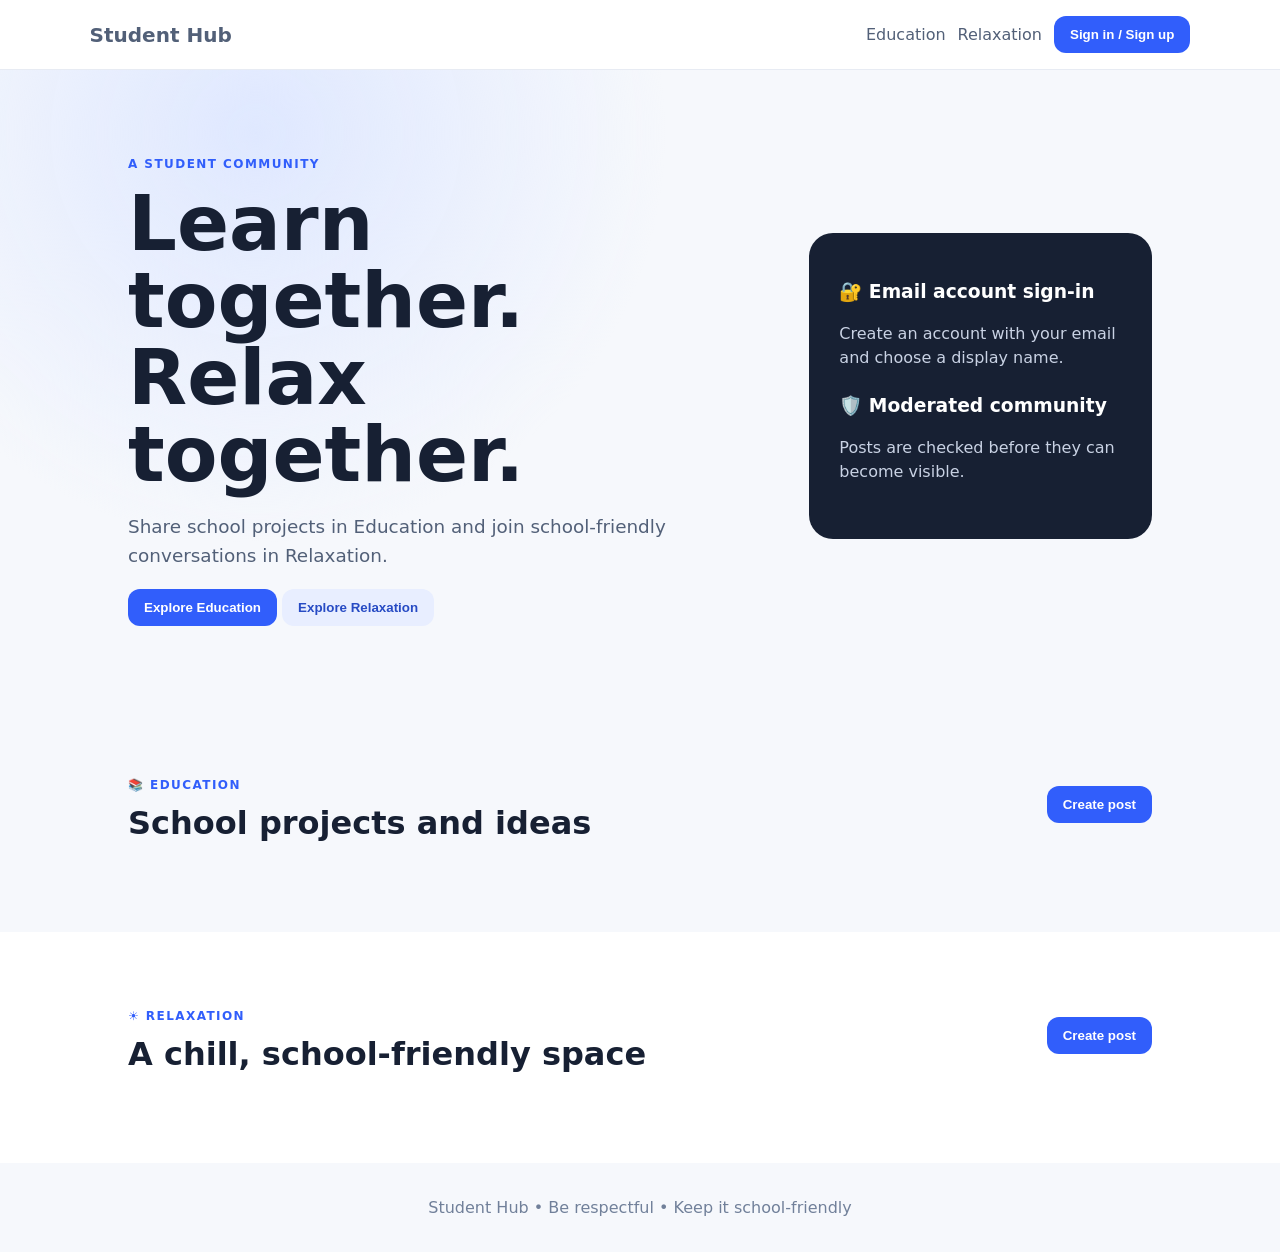
==== index.html @ 9e5d4005 "Add Owner controls panel" ====
<!doctype html>
<html lang="en">
<head>
  <meta charset="UTF-8">
  <meta name="viewport" content="width=device-width,initial-scale=1">
  <title>Student Hub</title>
  <link rel="stylesheet" href="style.css">
</head>
<body>
  <header class="topbar">
    <a class="brand" href="#">Student Hub</a>
    <nav>
      <a href="#education">Education</a>
      <a href="#relaxation">Relaxation</a>
      <span id="signedInAs" class="hidden"></span>
      <button id="notificationBtn" class="secondary hidden" type="button">Notifications <span id="notificationCount" class="notification-count hidden">0</span></button>
      <button id="profileBtn" class="secondary hidden" type="button">Profile</button>
      <button id="messagesBtn" class="secondary hidden" type="button">Messages</button>
      <button id="leaderboardBtn" class="secondary hidden" type="button">Points</button>
      <button id="adminBtn" class="secondary hidden">Admin Dashboard</button>
      <button id="loginBtn" class="primary">Sign in / Sign up</button>
      <button id="logoutBtn" class="ghost hidden">Log out</button>
    </nav>
  </header>

  <section id="notificationsPanel" class="notifications-panel hidden" aria-label="Notifications">
    <div class="notifications-heading">
      <div><p class="eyebrow">YOUR ACCOUNT</p><h2>Notifications</h2></div>
      <div class="notifications-actions">
        <button id="refreshNotifications" class="secondary" type="button">Refresh</button>
        <button id="markAllRead" class="secondary" type="button">Mark all read</button>
        <button id="closeNotifications" class="ghost" type="button">Close</button>
      </div>
    </div>
    <div id="notificationsList" class="notifications-list">Sign in to view notifications.</div>
  </section>

  <main>
    <section class="hero">
      <div>
        <p class="eyebrow">A STUDENT COMMUNITY</p>
        <h1>Learn together.<br>Relax together.</h1>
        <p class="lead">Share school projects in Education and join school-friendly conversations in Relaxation.</p>
        <button class="primary jump" data-target="education">Explore Education</button>
        <button class="secondary jump" data-target="relaxation">Explore Relaxation</button>
      </div>
      <div class="hero-card">
        <h3>🔐 Email account sign-in</h3>
        <p>Create an account with your email and choose a display name.</p>
        <h3>🛡️ Moderated community</h3>
        <p>Posts are checked before they can become visible.</p>
      </div>
    </section>

    <section class="section" id="education">
      <div class="section-heading">
        <div><p class="eyebrow">📚 EDUCATION</p><h2>School projects and ideas</h2></div>
        <button class="primary new-post" data-section="education">Create post</button>
      </div>
      <div class="feed" id="educationFeed"></div>
    </section>

    <section class="section alt" id="relaxation">
      <div class="section-heading">
        <div><p class="eyebrow">☀️ RELAXATION</p><h2>A chill, school-friendly space</h2></div>
        <button class="primary new-post" data-section="relaxation">Create post</button>
      </div>
      <div class="feed" id="relaxationFeed"></div>
    </section>


    <section id="profilePanel" class="feature-panel hidden">
      <div class="feature-heading"><div><p class="eyebrow">YOUR COMMUNITY PROFILE</p><h2 id="profileName">Student profile</h2></div><button class="ghost" onclick="document.getElementById('profilePanel').classList.add('hidden')">Close</button></div>
      <div class="profile-layout"><div id="profileAvatar" class="profile-avatar"><span>S</span></div><div><p id="profileBio" class="lead">No bio yet.</p><button id="profileMessageButton" class="primary hidden" type="button">Request a private chat</button></div></div>
      <form id="profileEditForm" class="profile-edit-form hidden"><h3>Edit your profile</h3><label>Display name<input id="profileEditName" maxlength="60" required></label><label>Short bio<textarea id="profileEditBio" maxlength="240" placeholder="A little about your school interests"></textarea></label><label>Profile picture URL (HTTPS)<input id="profileEditAvatar" type="url" placeholder="https://..."></label><p class="notice">Only use an image you have permission to share. Avoid adding your school, address, phone number, or other private details.</p><button class="primary" type="submit">Save profile</button></form>
      <h3>Published post history</h3><div id="profilePosts" class="profile-posts"></div>
    </section>

    <section id="messagesPanel" class="feature-panel hidden">
      <div class="feature-heading"><div><p class="eyebrow">PRIVATE MESSAGES</p><h2>Messages</h2></div><button class="ghost" onclick="document.getElementById('messagesPanel').classList.add('hidden')">Close</button></div>
      <p class="notice">Chats are text-only and require the other student to accept your request. You can report a message or block a student. Do not share private information.</p>
      <div class="message-search"><label>Find a student<input id="studentSearch" maxlength="60" placeholder="Search display names"></label><button id="searchStudentsBtn" class="secondary" type="button">Search</button></div>
      <div id="studentSearchResults" class="admin-list muted">Search for a student to request a direct chat or select people for a group.</div>
      <div class="group-create"><label>New group name<input id="groupNameInput" maxlength="40" placeholder="e.g. STEM Project Team"></label><button id="createGroupBtn" class="secondary" type="button">Create group with selected students</button><p class="meta">Select students using the checkboxes in search results. Each invited student must accept before joining. Groups allow up to 12 members.</p></div>
      <div class="messages-layout"><div class="messages-sidebar"><h3>Requests & invitations</h3><div id="messageRequests" class="admin-list">Loading requests...</div><h3>Conversations</h3><div id="conversationList" class="admin-list">Loading conversations...</div></div><div class="chat-area"><div id="groupChatInfo" class="group-chat-info"></div><div id="chatMessages" class="chat-messages">Choose an accepted conversation to view messages.</div><div class="group-chat-actions"><button id="inviteSelectedGroupBtn" class="small-button hidden" type="button">Invite selected students to this group</button><button id="leaveGroupBtn" class="small-button danger hidden" type="button">Leave group</button></div><button id="blockStudentBtn" class="small-button danger hidden" type="button">Block student</button><form id="chatComposer" class="chat-composer hidden"><textarea id="chatInput" maxlength="2000" required placeholder="Write a respectful message"></textarea><button id="sendMessageBtn" class="primary" type="submit">Send</button></form></div></div>
    </section>

    <section id="leaderboardPanel" class="feature-panel hidden">
      <div class="feature-heading"><div><p class="eyebrow">COMMUNITY CONTRIBUTIONS</p><h2>Points & achievements</h2></div><button class="ghost" onclick="document.getElementById('leaderboardPanel').classList.add('hidden')">Close</button></div>
      <p class="notice">New published posts earn 10 points. Staff-approved comments earn 2 points. Points reward helpful contributions, not popularity.</p>
      <div id="leaderboardList" class="leaderboard-list">Loading leaderboard...</div>
    </section>

    <section id="adminPanel" class="admin-panel hidden">
      <div class="admin-heading">
        <div>
          <p class="eyebrow">STAFF AREA</p>
          <h2>Admin Dashboard</h2>
          <p id="adminRoleLabel" class="muted"></p>
        </div>
        <div class="admin-heading-actions">
          <button id="refreshAdmin" class="secondary">Refresh</button>
          <button id="closeAdmin" class="ghost">Close</button>
        </div>
      </div>

      <div class="admin-grid">
        <section class="admin-card">
          <h3>🛡️ Pending Review</h3>
          <p class="muted">AI-flagged posts wait here for staff review before publication.</p>
          <button id="createReviewTestPost" class="secondary hidden" type="button">Create harmless test post</button>
          <p class="notice">Owner/admin testing only. This creates a clearly labeled sample directly in the review queue.</p>
          <div id="pendingReviewList" class="admin-list">Loading pending posts...</div>
        </section>

        <section class="admin-card" id="membersCard">
          <h3>👥 Member management</h3>
          <p class="muted">Review accounts, assign staff roles, and manage bans.</p>
          <div id="membersList" class="admin-list">Loading members...</div>
        </section>

        <section class="admin-card owner-controls-card hidden" id="ownerControlsCard">
          <h3>👑 Owner controls</h3>
          <p class="muted">Transfer platform ownership. The current Owner becomes an Admin, and the new Owner receives the highest role.</p>
          <form id="ownerTransferForm" class="owner-transfer-form">
            <label for="newOwnerEmail">New Owner account email
              <input id="newOwnerEmail" type="email" maxlength="254" autocomplete="off" required placeholder="student@example.com">
            </label>
            <p class="notice">Only transfer ownership to an account you trust. The account must already exist in Student Hub.</p>
            <button class="small-button danger" type="submit">Transfer ownership</button>
          </form>
          <div class="owner-audit-heading">
            <h3>Administrative audit log</h3>
            <button id="refreshOwnerAudit" class="small-button" type="button">Refresh log</button>
          </div>
          <p class="muted">Recent staff-role changes and ownership transfers.</p>
          <div id="ownerAuditLog" class="admin-list">Apply the owner-controls SQL migration to enable the audit log.</div>
        </section>

        <section class="admin-card">
          <h3>🔒 Reported private messages</h3>
          <p class="muted">Only messages students report are shown to staff here.</p>
          <div id="dmReportsList" class="admin-list">Loading reports...</div>
        </section>
        <section class="admin-card">
          <h3>💬 Comment review</h3>
          <p class="muted">Comments stay private until staff approves them.</p>
          <div id="pendingCommentsList" class="admin-list">Loading comments...</div>
        </section>
        <section class="admin-card">
          <h3>🚩 Report queue</h3>
          <p class="muted">Review posts that students have reported.</p>
          <div id="reportsList" class="admin-list">Loading reports...</div>
        </section>

        <section class="admin-card">
          <h3>🙈 Hidden posts</h3>
          <p class="muted">Restore posts that were hidden by staff.</p>
          <div id="hiddenPostsList" class="admin-list">Loading hidden posts...</div>
        </section>
      </div>
    </section>
  </main>

  <footer>Student Hub • Be respectful • Keep it school-friendly</footer>

  <div class="modal hidden" id="authModal">
    <div class="modal-box">
      <button class="close" id="closeAuth">×</button>
      <p class="eyebrow">STUDENT HUB ACCOUNT</p>
      <h2 id="authHeading">Sign in</h2>
      <form id="authForm">
        <label id="nameLabel" class="hidden">Display name<input id="nameInput" maxlength="60" placeholder="Your display name"></label>
        <label>Email<input id="emailInput" type="email" required placeholder="you@example.com"></label>
        <label>Password<input id="passwordInput" type="password" required minlength="8" placeholder="At least 8 characters"></label>
        <p class="notice" id="authNotice">Use your Student Hub email and password.</p>
        <button class="primary" type="submit" id="authSubmit">Sign in</button>
      </form>
      <p class="notice"><span id="switchPrompt">New here?</span> <button id="switchAuth" type="button">Create an account</button></p>
    </div>
  </div>

  <div class="modal hidden" id="postModal">
    <div class="modal-box">
      <button class="close" id="closeModal">×</button>
      <p class="eyebrow" id="modalSection">NEW POST</p>
      <h2>Create a post</h2>
      <form id="postForm">
        <input type="hidden" id="sectionInput">
        <label>Title<input id="titleInput" maxlength="120" required></label>
        <label>Content<textarea id="contentInput" maxlength="10000" required></textarea></label>
        <label class="image-upload-label" for="postImageInput">Add an image (optional)
          <input id="postImageInput" type="file" accept="image/jpeg,image/png,image/webp">
        </label>
        <p class="notice">JPG, PNG, or WebP. Maximum file size: 5 MB. Images are checked along with your post.</p>
        <div id="postImagePreview" class="post-image-preview hidden" aria-live="polite"></div>
        <p class="notice">Posts are checked by automated moderation. Unflagged posts publish immediately; flagged posts wait for staff review.</p>
        <button class="primary" type="submit" id="submitPost">Submit for review</button>
      </form>
    </div>
  </div>

  <div id="toast" class="toast hidden"></div>
  <script type="module" src="app.js"></script>
</body>
</html>
---- style.css ----
*{box-sizing:border-box}
body{margin:0;font-family:Inter,system-ui,Arial,sans-serif;color:#172033;background:#f6f8fc}
.topbar{position:sticky;top:0;z-index:5;display:flex;justify-content:space-between;align-items:center;padding:16px 7%;background:#fff;border-bottom:1px solid #e7ebf3}
.brand{font-weight:800;font-size:1.25rem;color:#172033;text-decoration:none}
.topbar nav{display:flex;gap:12px;align-items:center;flex-wrap:wrap}
.topbar a{color:#526078;text-decoration:none}
.primary,.secondary,.ghost,.small-button{border:0;border-radius:12px;padding:11px 16px;font-weight:700;cursor:pointer}
.primary{background:#315efb;color:white}
.secondary{background:#e8eeff;color:#274bc4}
.ghost{background:#eee;color:#333}
button:disabled{opacity:.55;cursor:not-allowed}
.hero{min-height:500px;padding:75px 10%;display:grid;grid-template-columns:1.3fr .7fr;gap:45px;align-items:center;background:radial-gradient(circle at 20% 10%,#dfe8ff,transparent 35%),#f6f8fc}
.eyebrow{letter-spacing:.12em;font-size:.75rem;font-weight:800;color:#315efb}
.hero h1{font-size:clamp(2.8rem,6vw,5rem);line-height:1;margin:.2em 0}
.lead{font-size:1.15rem;color:#526078;max-width:650px;line-height:1.6}
.hero-card{background:#172033;color:white;padding:30px;border-radius:24px}
.hero-card p{color:#c9d2e4;line-height:1.5;margin-bottom:25px}
.section{padding:65px 10%}
.alt{background:white}
.section-heading{display:flex;justify-content:space-between;align-items:center;gap:20px;margin-bottom:25px}
.section h2{font-size:2rem;margin:0}
.feed{display:grid;grid-template-columns:repeat(auto-fit,minmax(280px,1fr));gap:18px}
.post,.admin-item{background:white;border:1px solid #e6ebf2;border-radius:18px;padding:22px}
.alt .post{background:#f8faff}
.post p,.admin-item p{line-height:1.55;white-space:pre-wrap;overflow-wrap:anywhere}
.meta,.notice,.muted{font-size:.88rem;color:#71809a}
.pinned-label{display:inline-block;margin-bottom:9px;padding:5px 9px;border-radius:8px;background:#fff2cc;color:#805b00;font-size:.8rem;font-weight:800}
.post-actions,.member-actions{display:flex;gap:8px;flex-wrap:wrap;margin:12px 0}
.small-button{padding:8px 11px;background:#e8eeff;color:#274bc4;font-size:.82rem}
.small-button.danger{background:#ffe8e8;color:#a32121}
.modal{position:fixed;inset:0;background:#0008;display:grid;place-items:center;padding:20px;z-index:10}
.modal-box{width:min(650px,100%);max-height:calc(100vh - 40px);max-height:calc(100dvh - 40px);overflow-y:auto;overscroll-behavior:contain;background:white;border-radius:22px;padding:28px;position:relative}
.close{position:absolute;right:18px;top:14px;border:0;background:transparent;font-size:2rem;cursor:pointer}
label{display:block;font-weight:700;margin:14px 0}
input,textarea{width:100%;padding:12px;border:1px solid #ccd5e3;border-radius:10px;font:inherit;margin-top:7px}
textarea{min-height:160px}
.hidden{display:none!important}
.toast{position:fixed;bottom:24px;left:50%;transform:translateX(-50%);background:#172033;color:white;padding:14px 20px;border-radius:12px;z-index:20;max-width:min(90vw,600px)}
footer{text-align:center;padding:35px;color:#71809a}
#signedInAs{font-size:.82rem;color:#64748b}
#switchAuth{border:0;background:none;color:#315efb;font-weight:700;cursor:pointer}
.admin-panel{padding:55px 7%;background:#edf2ff;border-top:1px solid #dce5fa}
.admin-heading{display:flex;justify-content:space-between;align-items:center;gap:20px;margin-bottom:24px}
.admin-heading h2{font-size:2rem;margin:0}
.admin-heading-actions{display:flex;gap:9px}
.admin-grid{display:grid;grid-template-columns:repeat(auto-fit,minmax(min(100%,420px),1fr));gap:18px;align-items:start}
.admin-card{background:white;border:1px solid #dfe6f3;border-radius:18px;padding:22px;min-width:0}
.admin-card h3{margin-top:0}
.admin-list{display:grid;gap:12px}
.member-row{display:flex;justify-content:space-between;gap:15px;padding:14px 0;border-top:1px solid #e8edf5}
.member-info{display:grid;gap:4px;min-width:0;overflow-wrap:anywhere}
.member-info span{font-size:.85rem;color:#71809a}
.role-tag{font-weight:800;text-transform:capitalize}
.member-actions{justify-content:flex-end;align-content:start}
.admin-item{padding:16px}
.admin-item h3{margin:8px 0}
@media(max-width:760px){
 .topbar{padding:14px 5%;align-items:flex-start}
 .topbar nav{justify-content:flex-end}
 .topbar nav a{display:none}
 .hero{grid-template-columns:1fr;padding:55px 7%}
 .section{padding:50px 7%}
 .section-heading,.admin-heading{align-items:flex-start;flex-direction:column}
 .member-row{flex-direction:column}
 .member-actions{justify-content:flex-start}
}


/* AI moderation review queue */
#pendingReviewList .admin-item { border-left: 4px solid #d69b24; }
#pendingReviewList .post-actions { margin-top: 14px; }


/* In-app post decision notifications */
.notification-count{display:inline-grid;place-items:center;min-width:20px;height:20px;padding:0 5px;margin-left:5px;border-radius:999px;background:#315efb;color:#fff;font-size:.72rem;font-weight:800}
.notifications-panel{position:relative;z-index:4;padding:24px 7%;background:#fff;border-bottom:1px solid #e7ebf3;box-shadow:0 8px 20px #1720330a}
.notifications-heading{display:flex;justify-content:space-between;align-items:center;gap:16px;margin-bottom:16px}
.notifications-heading h2{margin:0}
.notifications-actions{display:flex;gap:8px;flex-wrap:wrap}
.notifications-list{display:grid;gap:10px;max-width:1000px}
.notification-item{padding:15px 17px;border:1px solid #e6ebf2;border-radius:14px;background:#f8faff}
.notification-item.unread{border-left:4px solid #315efb;background:#f1f5ff}
.notification-item.read{opacity:.8}
.notification-item-heading{display:flex;justify-content:space-between;gap:12px;flex-wrap:wrap}
.notification-item p{margin:8px 0;line-height:1.5}
@media(max-width:760px){.notifications-panel{padding:20px 5%}.notifications-heading{align-items:flex-start;flex-direction:column}.notifications-actions{width:100%}.notifications-actions button{flex:1}}

/* Community features pack */
.feature-panel{margin:28px auto;padding:28px;max-width:1180px;background:#fff;border:1px solid #e5eaf2;border-radius:22px;box-shadow:0 12px 35px #1b2b4b0b}.feature-heading{display:flex;justify-content:space-between;align-items:center;gap:18px;margin-bottom:20px}.feature-heading h2{margin:0}.profile-layout{display:flex;gap:20px;align-items:center;margin:18px 0}.profile-avatar{width:104px;height:104px;border-radius:50%;overflow:hidden;background:#e8eeff;display:grid;place-items:center;font-size:2.5rem;font-weight:800;color:#315efb;flex:none}.profile-avatar img{width:100%;height:100%;object-fit:cover}.profile-edit-form{max-width:650px;padding:20px;margin:20px 0;background:#f7f9fd;border-radius:16px}.profile-posts{display:grid;gap:12px}.mini-post{padding:15px;border:1px solid #e6ebf2;border-radius:12px}.mini-post p{white-space:pre-wrap;margin-bottom:0}.profile-link{padding:0;border:0;background:none;color:#315efb;font:inherit;font-weight:700;cursor:pointer}.social-actions{display:flex;gap:8px;flex-wrap:wrap;margin:15px 0}.small-button{border:0;border-radius:9px;padding:8px 11px;background:#e9efff;color:#274bc4;font-weight:700;cursor:pointer}.small-button.liked{background:#ffe8ee;color:#b4234a}.small-button.danger{background:#fee8e7;color:#a32620}.comments-area{padding:14px;background:#f7f9fd;border-radius:13px;margin:12px 0}.comments-list{display:grid;gap:12px}.comment{border-bottom:1px solid #e3e9f2;padding-bottom:10px}.comment p{margin:5px 0}.comment-form textarea{min-height:75px}.message-search{display:flex;align-items:end;gap:12px;max-width:700px}.message-search label{flex:1}.messages-layout{display:grid;grid-template-columns:minmax(220px,.75fr) minmax(0,1.5fr);gap:18px;margin-top:20px}.messages-sidebar,.chat-area{padding:16px;border:1px solid #e5eaf2;border-radius:15px;min-width:0}.messages-sidebar h3{margin:8px 0}.conversation-button{display:block;width:100%;text-align:left;padding:11px;border:0;border-radius:9px;margin:5px 0;background:#f0f4ff;cursor:pointer}.conversation-button.selected{background:#dce6ff}.chat-messages{height:300px;overflow:auto;display:flex;flex-direction:column;gap:10px;padding:8px}.chat-message{max-width:85%;padding:12px;border-radius:13px;background:#f0f3f8}.chat-message.mine{align-self:flex-end;background:#e4ebff}.chat-message.theirs{align-self:flex-start}.chat-message p{white-space:pre-wrap;margin:0 0 6px}.text-button{border:0;background:none;color:#315efb;cursor:pointer;font-size:.8rem}.chat-composer{display:flex;gap:10px;align-items:end;margin-top:12px}.chat-composer textarea{min-height:65px;max-height:130px}.chat-composer button{flex:none}.leaderboard-list{display:grid;gap:10px}.leaderboard-row{display:grid;grid-template-columns:34px minmax(100px,1fr) auto;gap:10px;align-items:center;padding:14px;border:1px solid #e5eaf2;border-radius:12px}.rank{font-weight:800;color:#315efb}.points{font-weight:800}.achievement-tags{grid-column:2/4;display:flex;gap:6px;flex-wrap:wrap}.achievement-tags span{font-size:.75rem;background:#e8f5ed;color:#23643a;border-radius:20px;padding:4px 8px}.member-row{display:flex;align-items:center;justify-content:space-between;gap:12px;padding:10px 0;border-bottom:1px solid #e8edf4}.pinned-label{font-weight:700;color:#315efb;margin-bottom:8px}@media(max-width:760px){.messages-layout{grid-template-columns:1fr}.feature-panel{margin:15px 5%;padding:18px}.message-search{align-items:stretch;flex-direction:column}.chat-composer{align-items:stretch;flex-direction:column}.leaderboard-row{grid-template-columns:28px 1fr auto}}

/* Group chat additions */
.group-create{max-width:720px;margin:18px 0;padding:16px;background:#f7f9fd;border:1px solid #e5eaf2;border-radius:14px}.group-create label{margin-top:0}.group-create input{max-width:520px}.group-select-label{display:flex;align-items:center;gap:8px;margin:0;font-weight:600}.group-select-label input{width:auto;margin:0}.group-chat-info{margin-bottom:12px;padding:12px;background:#f7f9fd;border-radius:12px}.group-chat-info p{margin:6px 0}.group-member-list{display:flex;flex-wrap:wrap;gap:8px;font-size:.9rem}.group-chat-actions{display:flex;gap:8px;flex-wrap:wrap;margin:10px 0}


/* Post image attachments */
.post-image{display:block;width:100%;max-height:440px;object-fit:contain;margin:16px 0 8px;border-radius:14px;background:#eef2f8}
.image-upload-label{display:block}
.image-upload-label input[type=file]{display:block;padding:10px;background:#f7f9fd;cursor:pointer}
.post-image-preview{display:flex;align-items:flex-start;gap:12px;flex-wrap:wrap;margin:12px 0 18px;padding:12px;border:1px dashed #b9c7df;border-radius:14px;background:#f7f9fd}
.post-image-preview img{display:block;max-width:100%;max-height:260px;object-fit:contain;border-radius:10px}
.post-image-preview button{align-self:flex-start}
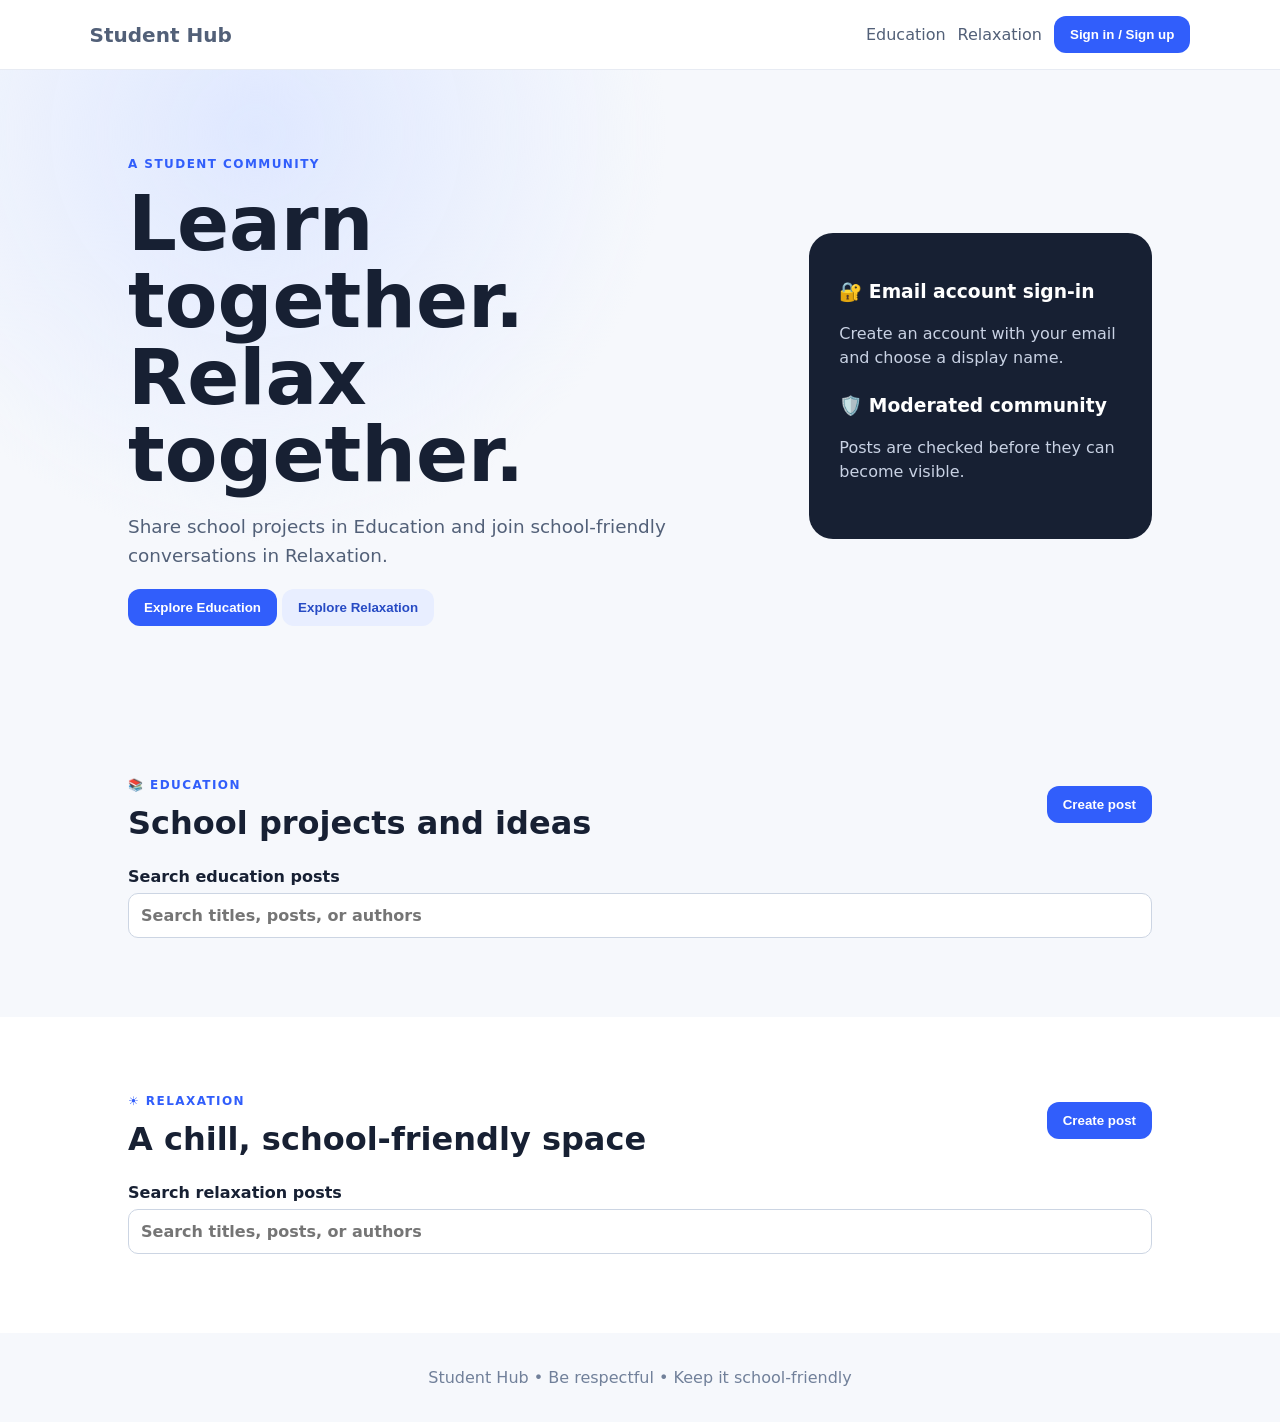
==== commit 05f4fb88: "Add post search controls to both feeds" ====
--- a/index.html
+++ b/index.html
@@ -57,7 +57,7 @@
         <div><p class="eyebrow">📚 EDUCATION</p><h2>School projects and ideas</h2></div>
         <button class="primary new-post" data-section="education">Create post</button>
       </div>
-      <div class="feed" id="educationFeed"></div>
+      <label class="post-search-label">Search education posts<input type="search" data-post-search="educationFeed" placeholder="Search titles, posts, or authors"></label><div class="feed" id="educationFeed"></div>
     </section>
 
     <section class="section alt" id="relaxation">
@@ -65,7 +65,7 @@
         <div><p class="eyebrow">☀️ RELAXATION</p><h2>A chill, school-friendly space</h2></div>
         <button class="primary new-post" data-section="relaxation">Create post</button>
       </div>
-      <div class="feed" id="relaxationFeed"></div>
+      <label class="post-search-label">Search relaxation posts<input type="search" data-post-search="relaxationFeed" placeholder="Search titles, posts, or authors"></label><div class="feed" id="relaxationFeed"></div>
     </section>
 
 
@@ -82,7 +82,7 @@
       <div class="message-search"><label>Find a student<input id="studentSearch" maxlength="60" placeholder="Search display names"></label><button id="searchStudentsBtn" class="secondary" type="button">Search</button></div>
       <div id="studentSearchResults" class="admin-list muted">Search for a student to request a direct chat or select people for a group.</div>
       <div class="group-create"><label>New group name<input id="groupNameInput" maxlength="40" placeholder="e.g. STEM Project Team"></label><button id="createGroupBtn" class="secondary" type="button">Create group with selected students</button><p class="meta">Select students using the checkboxes in search results. Each invited student must accept before joining. Groups allow up to 12 members.</p></div>
-      <div class="messages-layout"><div class="messages-sidebar"><h3>Requests & invitations</h3><div id="messageRequests" class="admin-list">Loading requests...</div><h3>Conversations</h3><div id="conversationList" class="admin-list">Loading conversations...</div></div><div class="chat-area"><div id="groupChatInfo" class="group-chat-info"></div><div id="chatMessages" class="chat-messages">Choose an accepted conversation to view messages.</div><div class="group-chat-actions"><button id="inviteSelectedGroupBtn" class="small-button hidden" type="button">Invite selected students to this group</button><button id="leaveGroupBtn" class="small-button danger hidden" type="button">Leave group</button></div><button id="blockStudentBtn" class="small-button danger hidden" type="button">Block student</button><form id="chatComposer" class="chat-composer hidden"><textarea id="chatInput" maxlength="2000" required placeholder="Write a respectful message"></textarea><button id="sendMessageBtn" class="primary" type="submit">Send</button></form></div></div>
+      <div class="messages-layout"><div class="messages-sidebar"><h3>Requests & invitations</h3><div id="messageRequests" class="admin-list">Loading requests...</div><h3>Conversations</h3><div id="conversationList" class="admin-list">Loading conversations...</div></div><div class="chat-area"><div id="groupChatInfo" class="group-chat-info"></div><div id="chatGames" class="chat-games"></div><div id="chatMessages" class="chat-messages">Choose an accepted conversation to view messages.</div><div class="group-chat-actions"><button id="inviteSelectedGroupBtn" class="small-button hidden" type="button">Invite selected students to this group</button><button id="leaveGroupBtn" class="small-button danger hidden" type="button">Leave group</button></div><button id="blockStudentBtn" class="small-button danger hidden" type="button">Block student</button><form id="chatComposer" class="chat-composer hidden"><textarea id="chatInput" maxlength="2000" required placeholder="Write a respectful message"></textarea><button id="sendMessageBtn" class="primary" type="submit">Send</button></form></div></div>
     </section>
 
     <section id="leaderboardPanel" class="feature-panel hidden">
@@ -117,24 +117,6 @@
           <h3>👥 Member management</h3>
           <p class="muted">Review accounts, assign staff roles, and manage bans.</p>
           <div id="membersList" class="admin-list">Loading members...</div>
-        </section>
-
-        <section class="admin-card owner-controls-card hidden" id="ownerControlsCard">
-          <h3>👑 Owner controls</h3>
-          <p class="muted">Transfer platform ownership. The current Owner becomes an Admin, and the new Owner receives the highest role.</p>
-          <form id="ownerTransferForm" class="owner-transfer-form">
-            <label for="newOwnerEmail">New Owner account email
-              <input id="newOwnerEmail" type="email" maxlength="254" autocomplete="off" required placeholder="student@example.com">
-            </label>
-            <p class="notice">Only transfer ownership to an account you trust. The account must already exist in Student Hub.</p>
-            <button class="small-button danger" type="submit">Transfer ownership</button>
-          </form>
-          <div class="owner-audit-heading">
-            <h3>Administrative audit log</h3>
-            <button id="refreshOwnerAudit" class="small-button" type="button">Refresh log</button>
-          </div>
-          <p class="muted">Recent staff-role changes and ownership transfers.</p>
-          <div id="ownerAuditLog" class="admin-list">Apply the owner-controls SQL migration to enable the audit log.</div>
         </section>
 
         <section class="admin-card">
--- a/style.css
+++ b/style.css
@@ -99,3 +99,13 @@
 .post-image-preview{display:flex;align-items:flex-start;gap:12px;flex-wrap:wrap;margin:12px 0 18px;padding:12px;border:1px dashed #b9c7df;border-radius:14px;background:#f7f9fd}
 .post-image-preview img{display:block;max-width:100%;max-height:260px;object-fit:contain;border-radius:10px}
 .post-image-preview button{align-self:flex-start}
+
+/* Tic-Tac-Toe game panels */
+.ttt-section{margin:14px 0;padding:13px;border:1px solid #e3e9f3;border-radius:13px;background:#f8faff}
+.ttt-section-heading,.ttt-game-top,.ttt-game-bottom{display:flex;align-items:center;justify-content:space-between;gap:10px;flex-wrap:wrap}
+.ttt-game{margin-top:12px;padding:12px;background:#fff;border:1px solid #e4eaf3;border-radius:12px}
+.ttt-board{display:grid;grid-template-columns:repeat(3,minmax(48px,72px));gap:5px;justify-content:center;margin:12px auto}
+.ttt-cell{aspect-ratio:1;border:1px solid #cbd5e5;border-radius:9px;background:#f5f8ff;color:#20345f;font-size:1.65rem;font-weight:800;cursor:pointer}
+.ttt-cell:not(:disabled):hover{background:#e5edff}
+.ttt-game-bottom{font-size:.85rem}
+.chat-games{margin:10px 0}
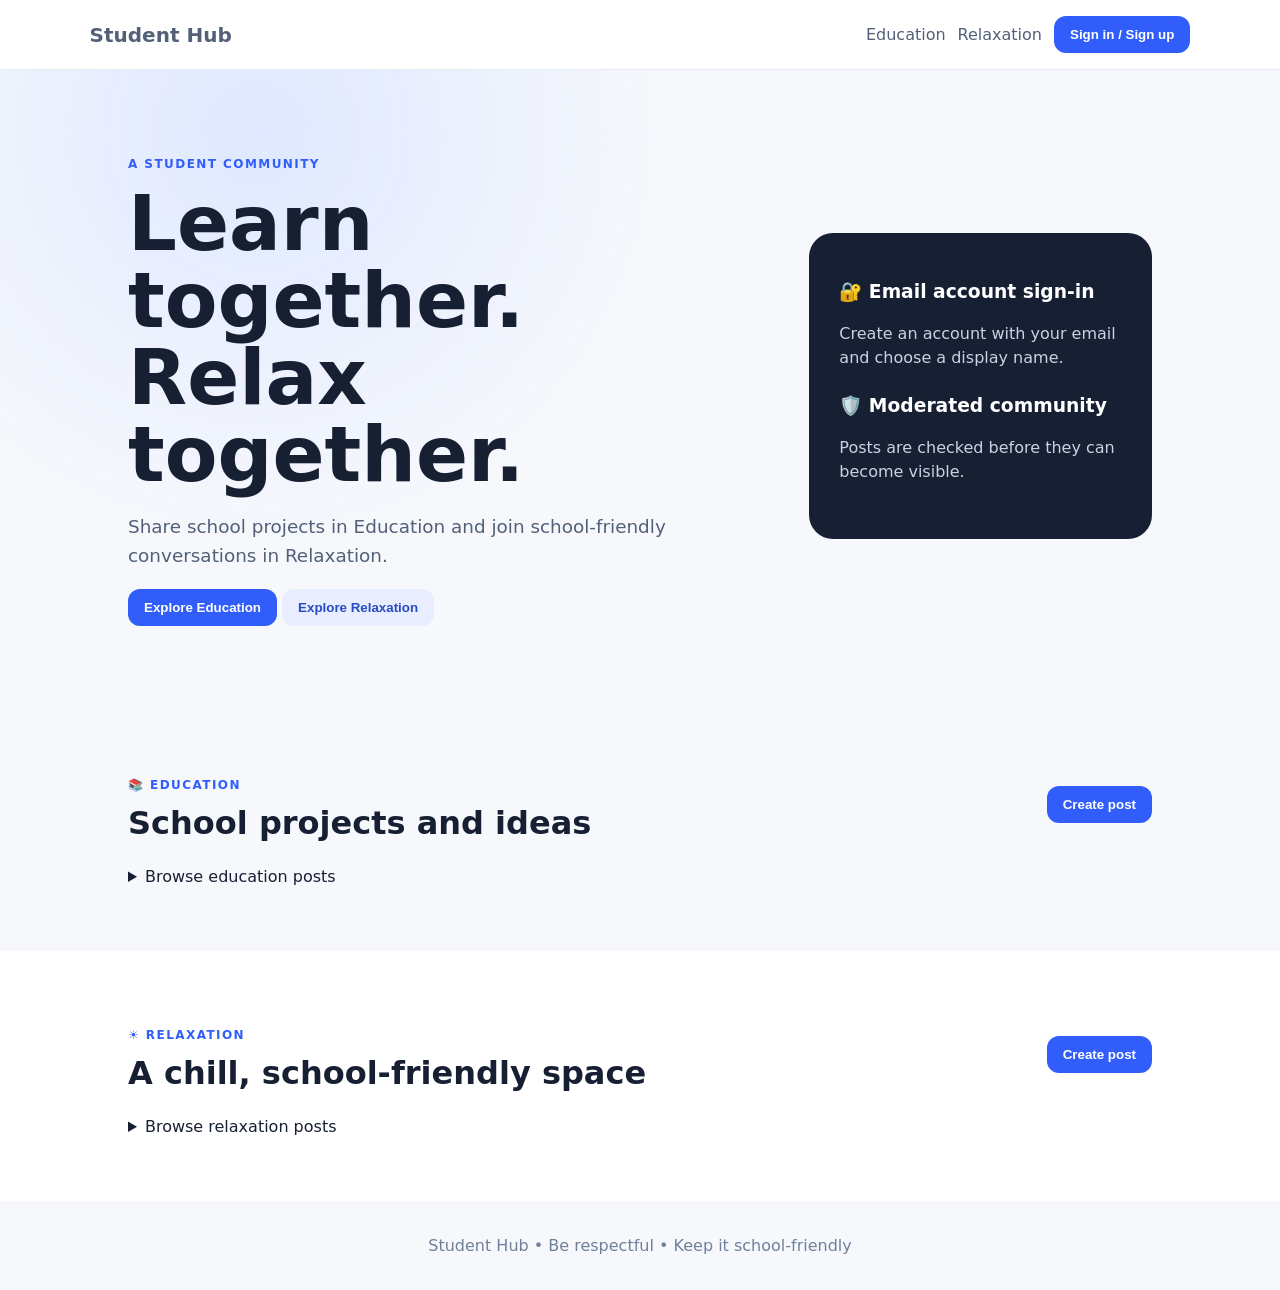
==== commit 0e8e710c: "Add collapsible post feed sections" ====
--- a/index.html
+++ b/index.html
@@ -57,7 +57,11 @@
         <div><p class="eyebrow">📚 EDUCATION</p><h2>School projects and ideas</h2></div>
         <button class="primary new-post" data-section="education">Create post</button>
       </div>
-      <label class="post-search-label">Search education posts<input type="search" data-post-search="educationFeed" placeholder="Search titles, posts, or authors"></label><div class="feed" id="educationFeed"></div>
+      <details class="feed-browser">
+        <summary>Browse education posts</summary>
+        <label class="post-search-label">Search education posts<input type="search" data-post-search="educationFeed" placeholder="Search titles, posts, or authors"></label>
+        <div class="feed-scrollbox"><div class="feed" id="educationFeed"></div></div>
+      </details>
     </section>
 
     <section class="section alt" id="relaxation">
@@ -65,7 +69,11 @@
         <div><p class="eyebrow">☀️ RELAXATION</p><h2>A chill, school-friendly space</h2></div>
         <button class="primary new-post" data-section="relaxation">Create post</button>
       </div>
-      <label class="post-search-label">Search relaxation posts<input type="search" data-post-search="relaxationFeed" placeholder="Search titles, posts, or authors"></label><div class="feed" id="relaxationFeed"></div>
+      <details class="feed-browser">
+        <summary>Browse relaxation posts</summary>
+        <label class="post-search-label">Search relaxation posts<input type="search" data-post-search="relaxationFeed" placeholder="Search titles, posts, or authors"></label>
+        <div class="feed-scrollbox"><div class="feed" id="relaxationFeed"></div></div>
+      </details>
     </section>
 
 
--- a/style.css
+++ b/style.css
@@ -109,3 +109,48 @@
 .ttt-cell:not(:disabled):hover{background:#e5edff}
 .ttt-game-bottom{font-size:.85rem}
 .chat-games{margin:10px 0}
+
+
+/* Compact, searchable post feed cards */
+.post-search-label{display:block;max-width:560px;margin:0 0 18px;font-size:.9rem;color:#526078}
+.post-search-label input{margin-top:6px}
+.post-preview{white-space:pre-wrap;overflow-wrap:anywhere}
+.post-expand{margin-top:12px;border-top:1px solid #e7ebf3;padding-top:10px}
+.post-expand>summary{display:inline-flex;align-items:center;gap:7px;cursor:pointer;color:#315efb;font-weight:750;font-size:.9rem;list-style:none}
+.post-expand>summary::-webkit-details-marker{display:none}
+.post-expand>summary::before{content:"＋";font-weight:900}
+.post-expand[open]>summary::before{content:"−"}
+.post-full-content>p{white-space:pre-wrap;overflow-wrap:anywhere}
+.post-expand .ttt-section{margin-top:12px}
+
+/* Keep messaging within the available screen height; each list can scroll independently. */
+.messages-layout{align-items:stretch}
+.messages-sidebar,.chat-area{max-height:min(68vh,760px);min-height:360px;overflow:hidden}
+.messages-sidebar{display:flex;flex-direction:column}
+#messageRequests,#conversationList{min-height:0;overflow-y:auto;overscroll-behavior:contain;padding-right:5px}
+#messageRequests{max-height:190px}
+#conversationList{flex:1;max-height:420px}
+.chat-area{display:flex;flex-direction:column;gap:8px}
+.group-chat-info{flex:none;max-height:110px;overflow-y:auto}
+.chat-games{flex:none;max-height:190px;overflow-y:auto;overscroll-behavior:contain;padding-right:4px}
+.chat-messages{height:auto;min-height:160px;max-height:36vh;flex:1 1 260px;overflow-y:auto;overscroll-behavior:contain;scroll-behavior:smooth}
+.chat-composer{flex:none}
+@media(max-width:760px){
+ .messages-sidebar,.chat-area{max-height:none;min-height:0}
+ #messageRequests{max-height:170px}
+ #conversationList{max-height:240px;flex:none}
+ .chat-area{max-height:72vh}
+ .chat-games{max-height:150px}
+ .chat-messages{min-height:180px;max-height:38vh;flex:1 1 220px}
+}
+
+
+ /* Make the compact-post control clearly visible and easy to tap. */
+.post-expand{border-top:0;padding-top:4px;margin-top:10px}
+.post-expand>summary{display:flex;width:100%;box-sizing:border-box;justify-content:space-between;padding:10px 12px;border:1px solid #dbe4f3;border-radius:10px;background:#f5f8ff;color:#294fc3;font-size:.9rem}
+.post-expand>summary:hover{background:#eaf0ff}
+.post-expand>summary:focus-visible{outline:3px solid #91adff;outline-offset:2px}
+.post-expand[open]>summary{background:#eaf0ff;border-color:#c7d6fb}
+.post-expand>summary::before{order:2;margin-left:auto}
+.post-expand[open] .post-full-content{padding-top:8px}
+@media(max-width:760px){.post-expand>summary{min-height:44px}}
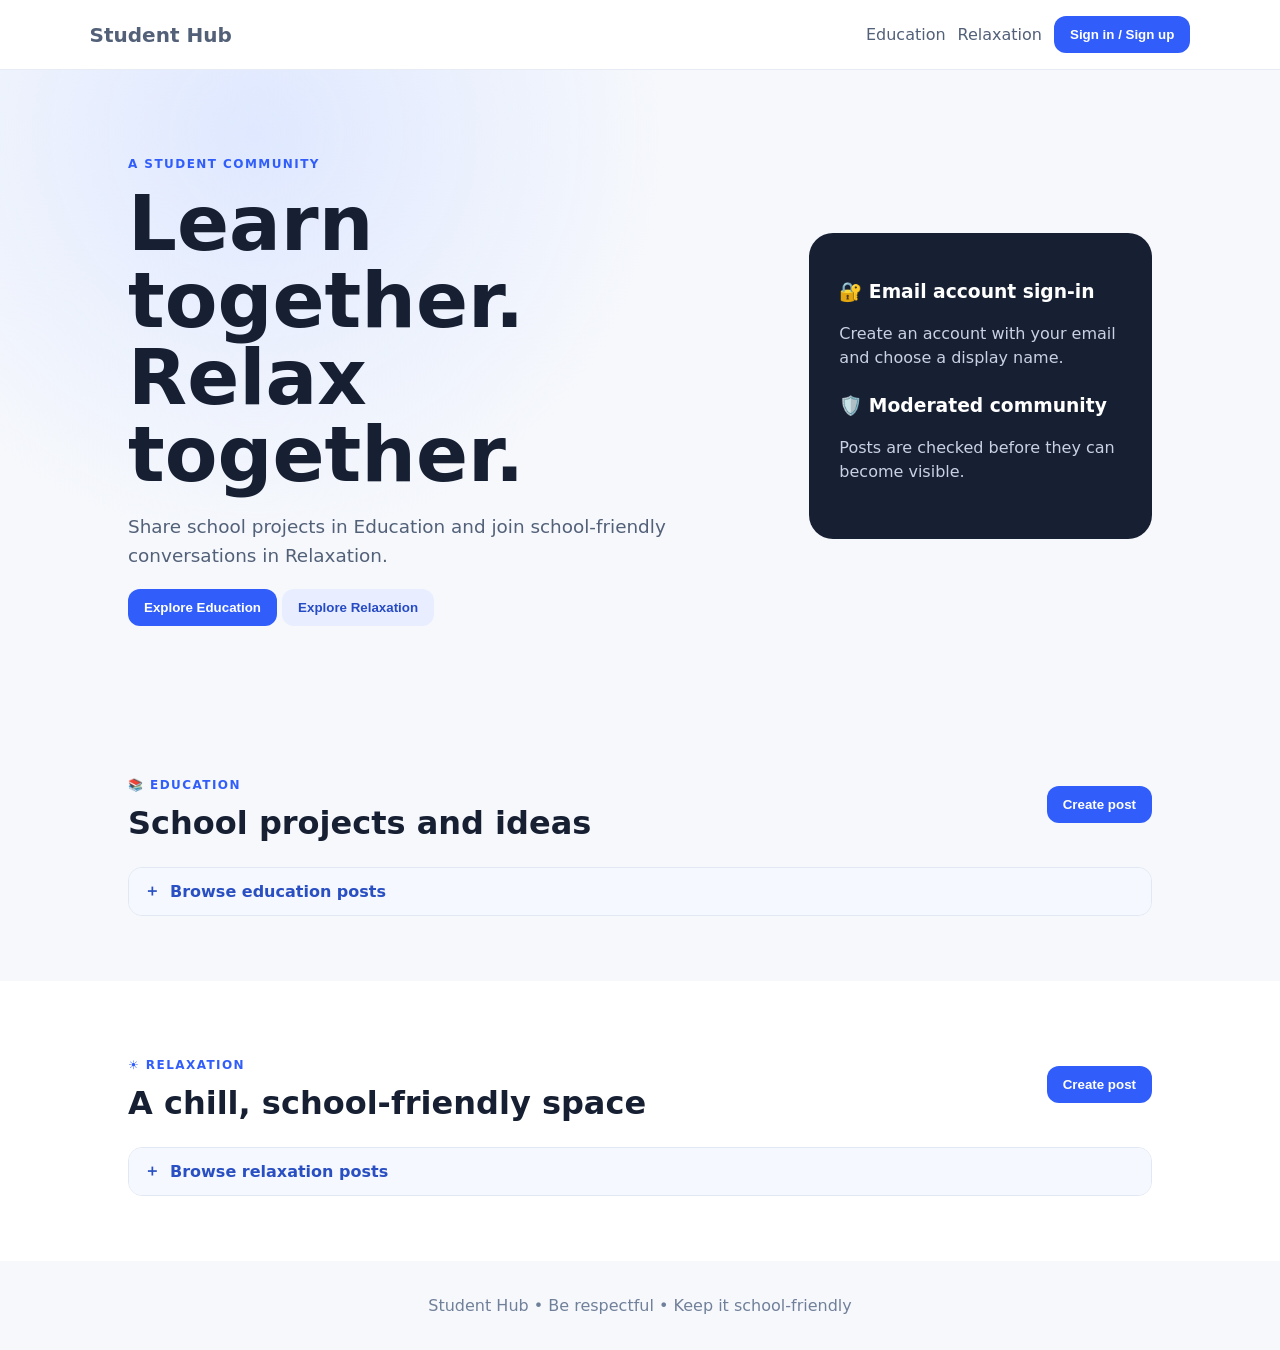
==== commit ec8b276b: "Bust browser cache for latest app fixes" ====
--- a/index.html
+++ b/index.html
@@ -191,6 +191,6 @@
   </div>
 
   <div id="toast" class="toast hidden"></div>
-  <script type="module" src="app.js"></script>
+  <script type="module" src="app.js?v=35d9fe1"></script>
 </body>
 </html>
--- a/style.css
+++ b/style.css
@@ -154,3 +154,100 @@
 .post-expand>summary::before{order:2;margin-left:auto}
 .post-expand[open] .post-full-content{padding-top:8px}
 @media(max-width:760px){.post-expand>summary{min-height:44px}}
+
+
+/* Collapsible section-level post browsers with their own scroll areas. */
+.feed-browser{margin-top:14px;border:1px solid #e1e8f3;border-radius:14px;background:#fff;overflow:hidden}
+.feed-browser>summary{display:flex;align-items:center;gap:10px;padding:13px 15px;cursor:pointer;list-style:none;font-weight:750;color:#294fc3;background:#f5f8ff}
+.feed-browser>summary::-webkit-details-marker{display:none}
+.feed-browser>summary::before{content:"＋";font-weight:900}
+.feed-browser[open]>summary::before{content:"−"}
+.feed-browser>summary:hover{background:#eaf0ff}
+.feed-browser>summary:focus-visible{outline:3px solid #91adff;outline-offset:-3px}
+.feed-browser .post-search-label{margin:14px 15px 10px;max-width:none}
+.feed-scrollbox{max-height: min(68vh, 620px);overflow-y:auto;overscroll-behavior:contain;padding:0 15px 15px;scrollbar-gutter:stable}
+.feed-scrollbox .feed{display:grid;gap:14px}
+.feed-scrollbox .post{min-width:0}
+@media(max-width:760px){
+ .feed-scrollbox{max-height:62vh;padding-left:10px;padding-right:10px}
+ .feed-browser .post-search-label{margin-left:10px;margin-right:10px}
+}
+
+
+/* Classic Battleship */
+.bs-section{margin:14px 0;padding:13px;border:1px solid #dce5f2;border-radius:13px;background:#f7faff}
+.bs-challenge{display:flex;align-items:center;justify-content:space-between;gap:10px;flex-wrap:wrap;padding:10px 0;border-top:1px solid #e5ebf4}
+.bs-challenge span{display:grid;gap:3px}
+.bs-challenge small{color:#64748b}
+.bs-game{margin-top:12px;padding:14px;border:1px solid #dce5f2;border-radius:13px;background:#fff}
+.bs-game-view{margin-top:12px}
+.bs-placement>p{color:#526078}
+.bs-controls{display:flex;gap:7px;flex-wrap:wrap;margin:10px 0}
+.bs-boards{display:grid;grid-template-columns:repeat(2,minmax(0,1fr));gap:18px;margin-top:14px}
+.bs-boards section{min-width:0}
+.bs-boards h4{margin:4px 0 9px;text-align:center}
+.bs-grid{display:grid;grid-template-columns:repeat(11,minmax(0,1fr));gap:3px;width:min(100%,430px);margin:12px auto}
+.bs-axis{aspect-ratio:1;display:grid;place-items:center;color:#64748b;font-size:.72rem;font-weight:800}
+.bs-cell{aspect-ratio:1;min-width:0;padding:0;border:1px solid #cbd5e1;border-radius:4px;background:#f3f7fc;color:#28415f;font-size:clamp(.55rem,1.8vw,.9rem);font-weight:800;cursor:pointer}
+.bs-cell:not(:disabled):hover{background:#dce8fa}
+.bs-cell:disabled{cursor:default;opacity:1}
+.bs-cell.bs-ship{background:#b8c9df;border-color:#8198b7;color:#203956}
+.bs-cell.bs-hit{background:#f9c8c5;border-color:#dc7770;color:#922d27}
+.bs-cell.bs-miss{background:#e7edf5;color:#718096}
+.bs-footer{display:flex;justify-content:flex-end;margin-top:8px}
+.bs-game .primary:disabled{opacity:.5;cursor:not-allowed}
+@media(max-width:680px){.bs-boards{grid-template-columns:1fr}.bs-grid{width:min(100%,370px);gap:2px}.bs-cell{border-radius:3px}}
+
+
+/* Scrollable game picker opened from the DM Make Game control. */
+.game-picker-backdrop{position:fixed;inset:0;z-index:40;display:grid;place-items:center;padding:18px;background:rgba(15,23,42,.58)}
+.game-picker{width:min(460px,100%);max-height:min(76vh,560px);overflow-y:auto;overscroll-behavior:contain;padding:22px;background:#fff;border:1px solid #dfe6f2;border-radius:20px;box-shadow:0 24px 80px #0f172a55}
+.game-picker-heading{display:flex;align-items:flex-start;justify-content:space-between;gap:14px}
+.game-picker-heading h3{margin:3px 0 0;font-size:1.45rem}
+.game-picker-heading .eyebrow{margin:0}
+.game-picker-close{width:36px;height:36px;flex:none;border:0;border-radius:10px;background:#eef2f8;color:#26344d;font-size:1.6rem;line-height:1;cursor:pointer}
+.game-picker-list{display:grid;gap:9px;margin-top:16px}
+.game-picker-option{display:flex;align-items:center;gap:13px;width:100%;padding:13px;text-align:left;border:1px solid #e1e8f2;border-radius:13px;background:#f8faff;color:#172033;cursor:pointer}
+.game-picker-option:hover{border-color:#a9bdf0;background:#eef3ff}
+.game-picker-option:focus-visible,.game-picker-close:focus-visible{outline:3px solid #91adff;outline-offset:2px}
+.game-picker-icon{display:grid;place-items:center;width:42px;height:42px;flex:none;border-radius:12px;background:#e7edff;font-size:1.35rem}
+.game-picker-copy{display:grid;gap:3px;min-width:0}
+.game-picker-copy small{color:#64748b;line-height:1.35}
+.game-picker-arrow{margin-left:auto;color:#64748b;font-size:1.5rem}
+@media(max-width:520px){.game-picker{padding:18px}.game-picker-backdrop{padding:12px}}
+
+
+/* Custom multiplayer Trivia */
+.trivia-list{margin:12px 0;padding:13px;border:1px solid #dce5f2;border-radius:13px;background:#f8faff}
+.trivia-card{display:flex;justify-content:space-between;align-items:center;gap:12px;padding:12px 0;border-top:1px solid #e4eaf3}
+.trivia-card>div:first-child{display:grid;gap:4px;min-width:0}
+.trivia-card small{color:#71809a}
+.trivia-card-actions{display:flex;gap:7px;flex-wrap:wrap}
+.trivia-modal{position:fixed;inset:0;z-index:60;display:grid;place-items:center;padding:16px;background:rgba(15,23,42,.62)}
+.trivia-dialog{width:min(680px,100%);max-height:min(88vh,820px);overflow-y:auto;overscroll-behavior:contain;padding:22px;background:#fff;border:1px solid #dfe6f2;border-radius:20px;box-shadow:0 24px 80px #0f172a55}
+.trivia-dialog-heading{display:flex;justify-content:space-between;align-items:flex-start;gap:14px;margin-bottom:12px}
+.trivia-dialog-heading h3{margin:3px 0;font-size:1.4rem}
+.trivia-dialog-heading .eyebrow{margin:0}
+.trivia-dialog h4{margin:18px 0 8px}
+.trivia-lobby-stats{display:flex;gap:9px;flex-wrap:wrap;margin:12px 0;padding:11px;border-radius:11px;background:#f2f6ff;color:#425575;font-size:.88rem;font-weight:700}
+.trivia-player-list{display:grid;gap:7px;margin:8px 0 16px}
+.trivia-player{display:flex;justify-content:space-between;gap:12px;padding:9px 11px;border:1px solid #e5eaf2;border-radius:9px;background:#fbfcff}
+.trivia-question-list{display:grid;gap:8px}
+.trivia-question-row{display:flex;justify-content:space-between;align-items:flex-start;gap:12px;padding:10px;border:1px solid #e5eaf2;border-radius:10px}
+.trivia-question-row>span{display:grid;gap:4px}
+.trivia-question-row small{color:#71809a}
+.trivia-add-form{margin:18px 0;padding:15px;border:1px solid #e1e8f2;border-radius:13px;background:#f8faff}
+.trivia-add-form textarea{min-height:78px}
+.trivia-choice-grid{display:grid;grid-template-columns:repeat(2,minmax(0,1fr));gap:0 12px}
+.trivia-choice-label{margin:8px 0}
+.trivia-choice-label span{display:block;font-size:.86rem}
+.trivia-choice-label input{margin-top:5px}
+.trivia-add-form select{width:100%;padding:11px;border:1px solid #ccd5e3;border-radius:10px;font:inherit;background:#fff}
+.trivia-current-question{margin:18px 0;padding:18px;border:1px solid #e1e8f2;border-radius:14px;background:#f8faff}
+.trivia-current-question h3{font-size:1.25rem;line-height:1.45}
+.trivia-answer-grid{display:grid;grid-template-columns:repeat(2,minmax(0,1fr));gap:10px;margin:16px 0}
+.trivia-answer{min-height:56px;padding:12px;border:1px solid #cbd7ea;border-radius:11px;background:#fff;color:#20304b;font:inherit;font-weight:700;cursor:pointer;text-align:left}
+.trivia-answer:hover{border-color:#8ca8ed;background:#edf3ff}
+.trivia-finished{text-align:center;padding:18px 8px}
+.trivia-dialog-footer{display:flex;justify-content:flex-end;margin-top:12px}
+@media(max-width:560px){.trivia-dialog{padding:16px}.trivia-choice-grid,.trivia-answer-grid{grid-template-columns:1fr}.trivia-card{align-items:flex-start;flex-direction:column}.trivia-card-actions{width:100%}.trivia-card-actions button{flex:1}}
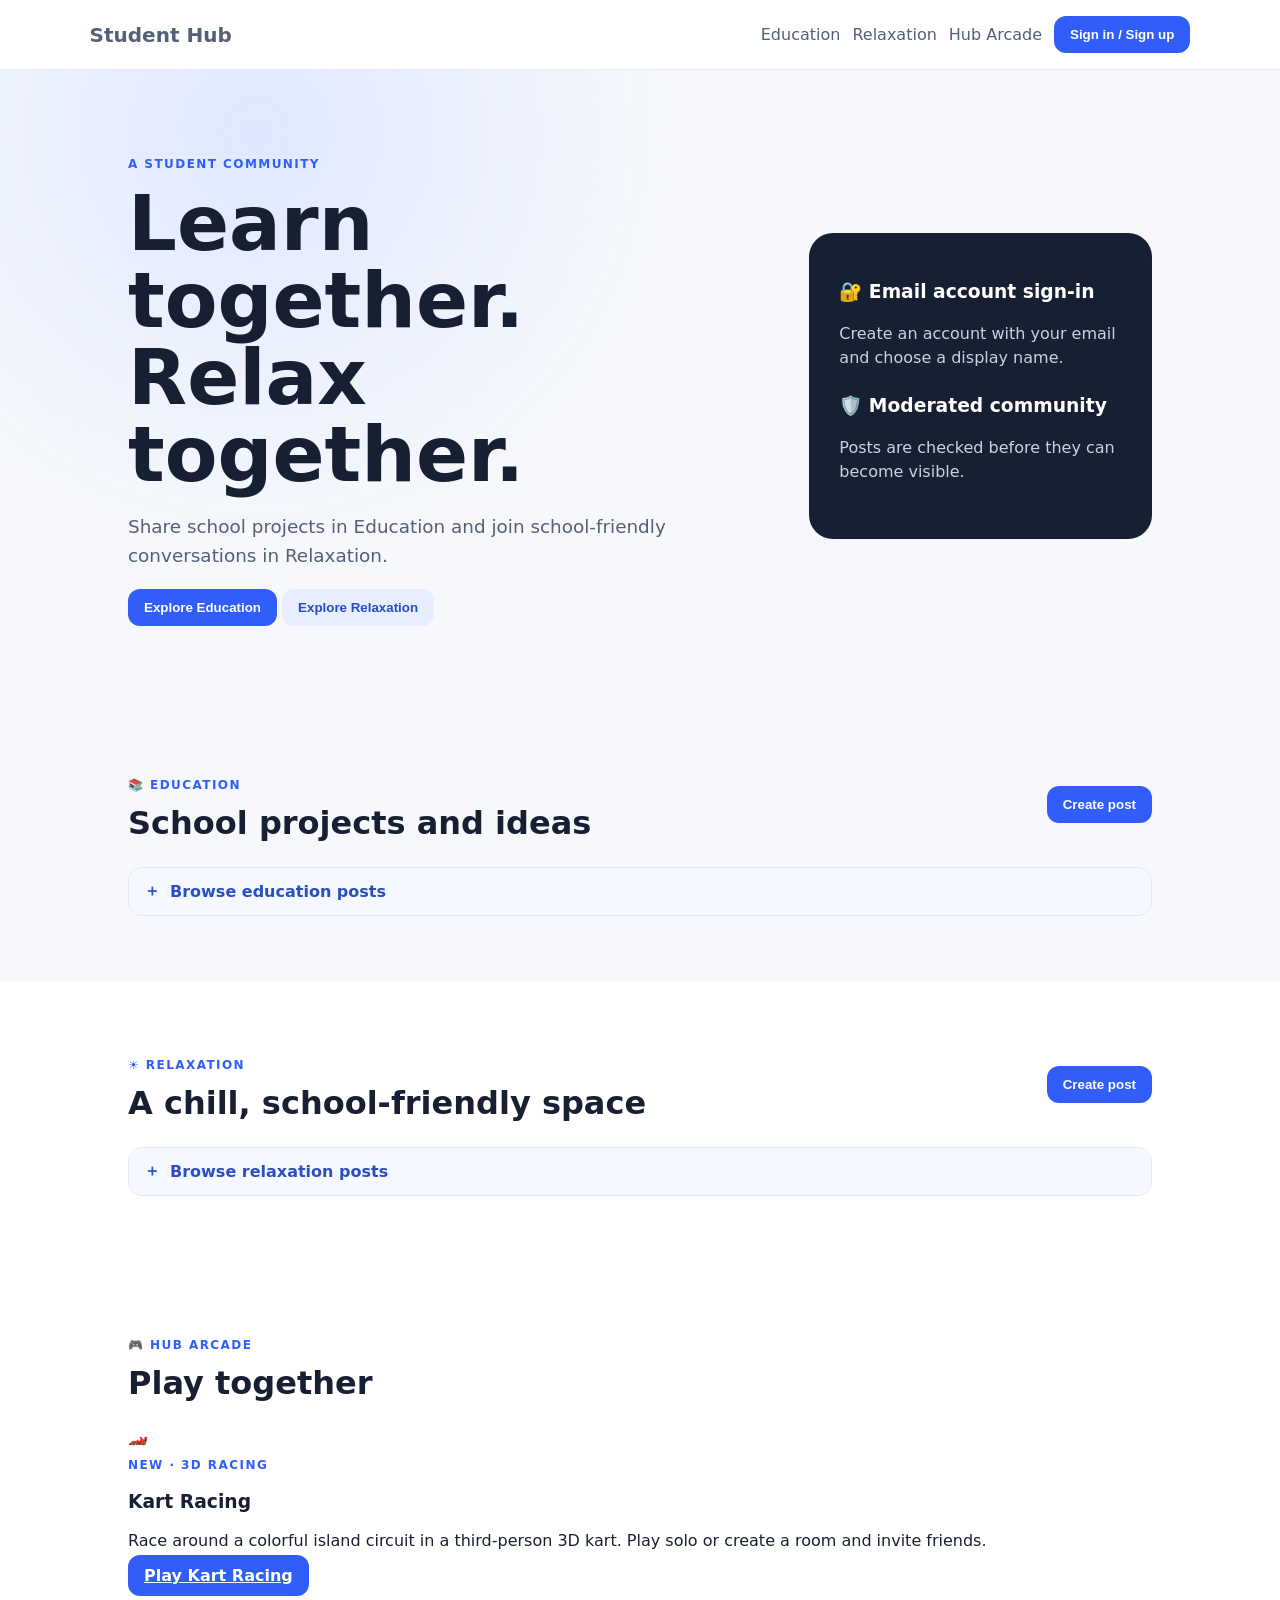
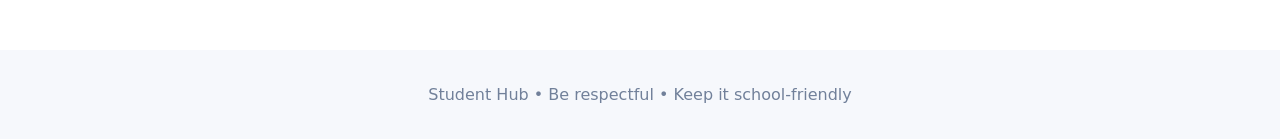
==== commit 509318d9: "Add Hub Arcade entry for Kart Racing" ====
--- a/index.html
+++ b/index.html
@@ -12,6 +12,7 @@
     <nav>
       <a href="#education">Education</a>
       <a href="#relaxation">Relaxation</a>
+      <a href="#arcade">Hub Arcade</a>
       <span id="signedInAs" class="hidden"></span>
       <button id="notificationBtn" class="secondary hidden" type="button">Notifications <span id="notificationCount" class="notification-count hidden">0</span></button>
       <button id="profileBtn" class="secondary hidden" type="button">Profile</button>
@@ -76,6 +77,21 @@
       </details>
     </section>
 
+
+    <section class="section alt" id="arcade">
+      <div class="section-heading">
+        <div><p class="eyebrow">🎮 HUB ARCADE</p><h2>Play together</h2></div>
+      </div>
+      <article class="arcade-feature">
+        <div class="arcade-art" aria-hidden="true">🏎️</div>
+        <div class="arcade-copy">
+          <p class="eyebrow">NEW · 3D RACING</p>
+          <h3>Kart Racing</h3>
+          <p>Race around a colorful island circuit in a third-person 3D kart. Play solo or create a room and invite friends.</p>
+          <a class="primary arcade-play" href="kart-racing.html">Play Kart Racing</a>
+        </div>
+      </article>
+    </section>
 
     <section id="profilePanel" class="feature-panel hidden">
       <div class="feature-heading"><div><p class="eyebrow">YOUR COMMUNITY PROFILE</p><h2 id="profileName">Student profile</h2></div><button class="ghost" onclick="document.getElementById('profilePanel').classList.add('hidden')">Close</button></div>
@@ -191,6 +207,6 @@
   </div>
 
   <div id="toast" class="toast hidden"></div>
-  <script type="module" src="app.js?v=35d9fe1"></script>
+  <script type="module" src="app.js?v=1660c5dce2f8"></script>
 </body>
 </html>
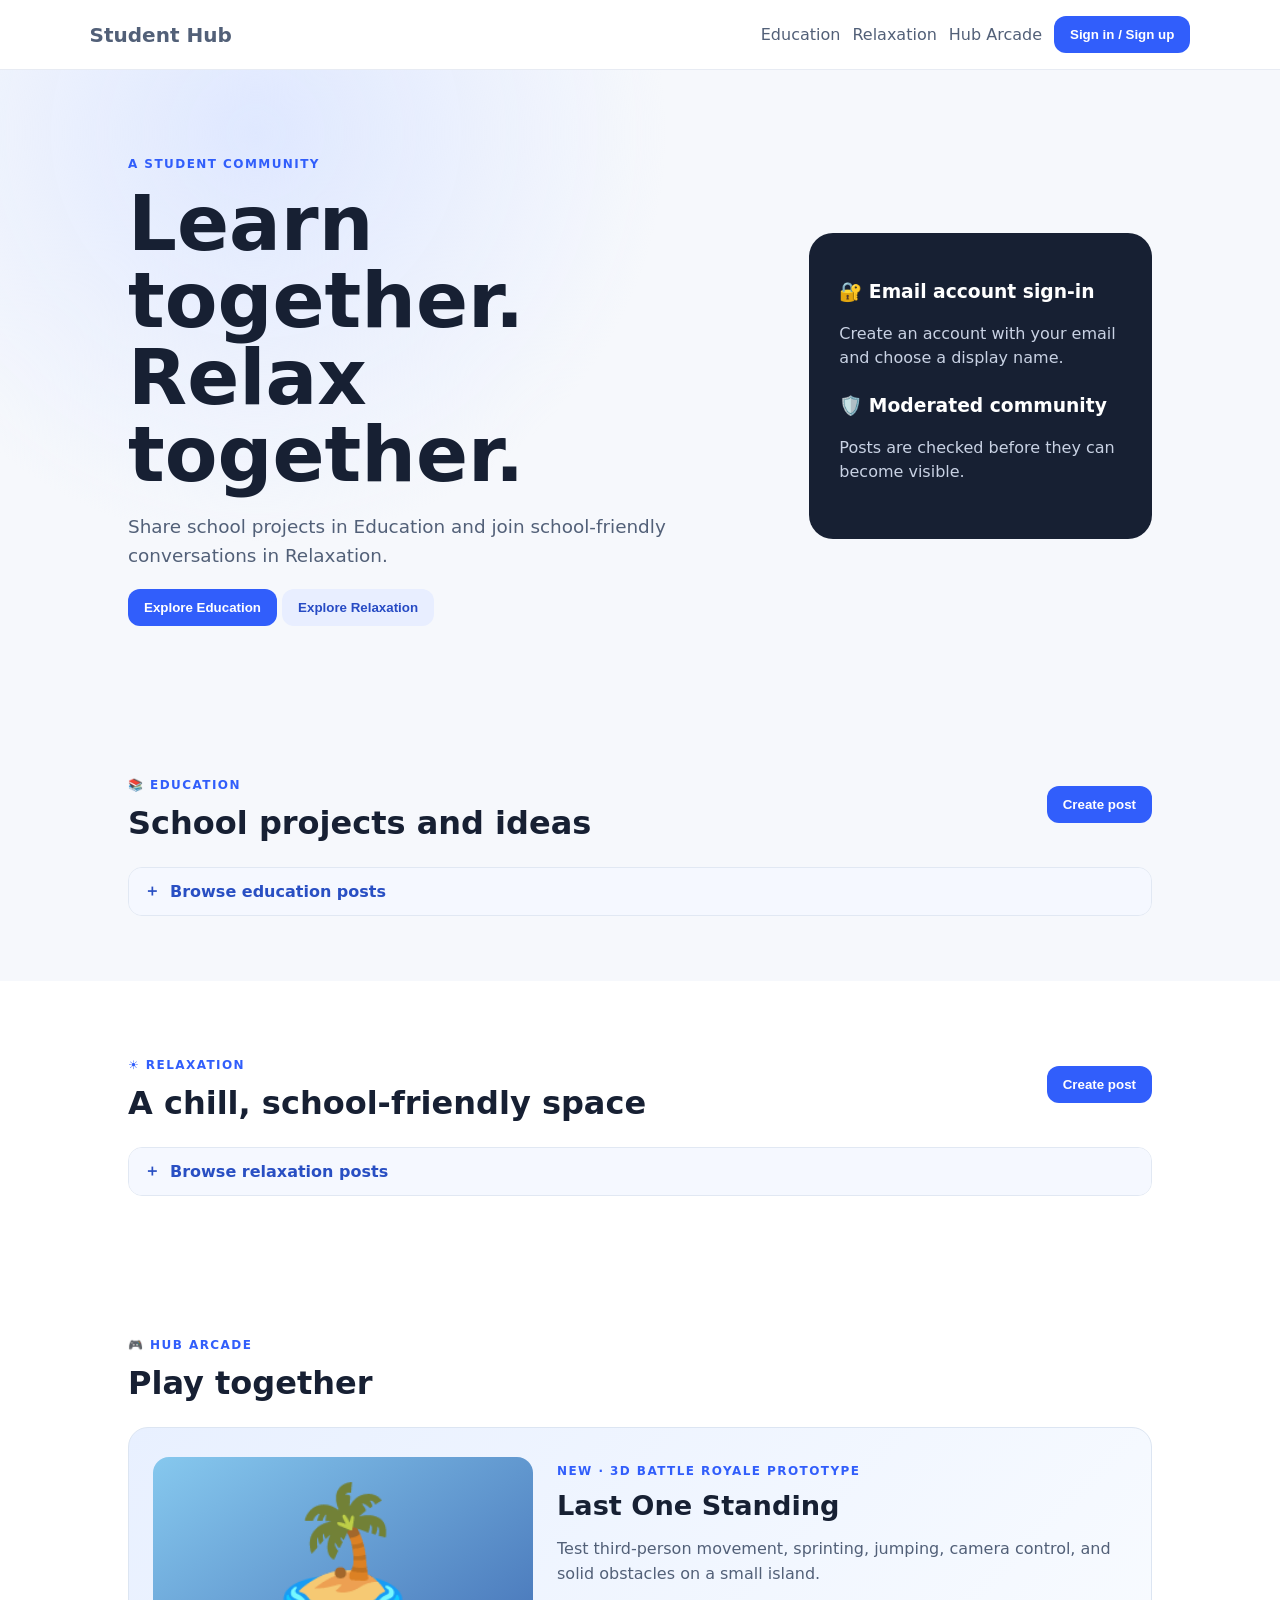
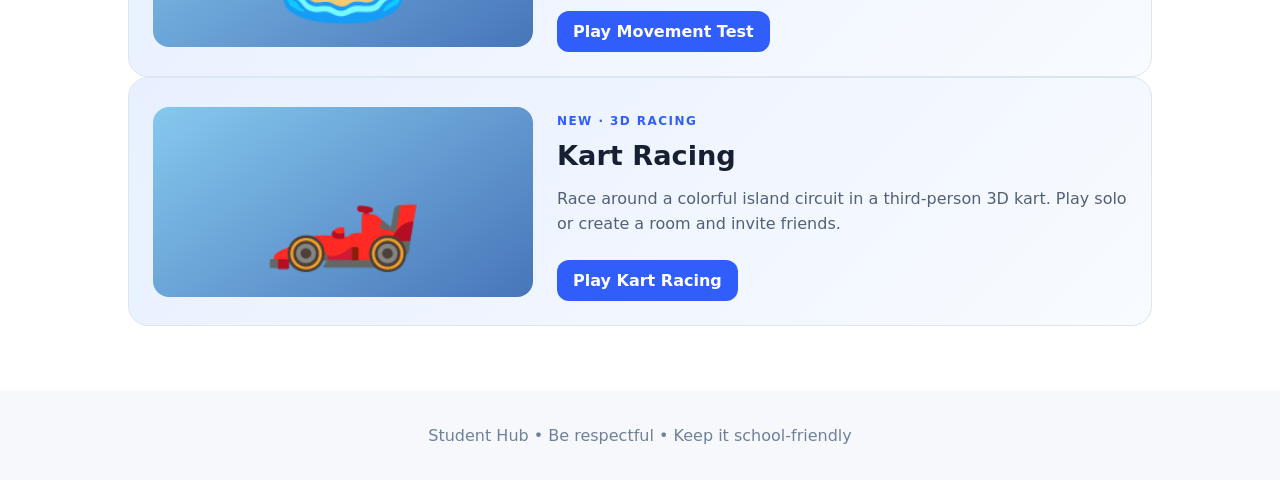
==== commit ec809ebe: "Add Last One Standing movement prototype to Hub Arcade" ====
--- a/index.html
+++ b/index.html
@@ -83,6 +83,15 @@
         <div><p class="eyebrow">🎮 HUB ARCADE</p><h2>Play together</h2></div>
       </div>
       <article class="arcade-feature">
+        <div class="arcade-art" aria-hidden="true">🏝️</div>
+        <div class="arcade-copy">
+          <p class="eyebrow">NEW · 3D BATTLE ROYALE PROTOTYPE</p>
+          <h3>Last One Standing</h3>
+          <p>Test third-person movement, sprinting, jumping, camera control, and solid obstacles on a small island.</p>
+          <a class="primary arcade-play" href="last-one-standing.html">Play Movement Test</a>
+        </div>
+      </article>
+      <article class="arcade-feature">
         <div class="arcade-art" aria-hidden="true">🏎️</div>
         <div class="arcade-copy">
           <p class="eyebrow">NEW · 3D RACING</p>
--- a/style.css
+++ b/style.css
@@ -251,3 +251,12 @@
 .trivia-finished{text-align:center;padding:18px 8px}
 .trivia-dialog-footer{display:flex;justify-content:flex-end;margin-top:12px}
 @media(max-width:560px){.trivia-dialog{padding:16px}.trivia-choice-grid,.trivia-answer-grid{grid-template-columns:1fr}.trivia-card{align-items:flex-start;flex-direction:column}.trivia-card-actions{width:100%}.trivia-card-actions button{flex:1}}
+
+
+/* Hub Arcade game cards */
+.arcade-feature{display:grid;grid-template-columns:minmax(180px,.8fr) minmax(0,1.2fr);gap:24px;align-items:center;overflow:hidden;padding:24px;border:1px solid #dce5f2;border-radius:20px;background:linear-gradient(135deg,#e8f0ff,#f8fbff)}
+.arcade-art{display:grid;place-items:center;min-height:190px;border-radius:16px;background:linear-gradient(145deg,#86c8ee,#4775b9);font-size:clamp(5rem,12vw,8rem)}
+.arcade-copy h3{margin:4px 0;font-size:1.7rem}
+.arcade-copy p:not(.eyebrow){max-width:600px;color:#526078;line-height:1.55}
+.arcade-play{display:inline-block;margin-top:8px;text-decoration:none}
+@media(max-width:650px){.arcade-feature{grid-template-columns:1fr}.arcade-art{min-height:140px}}
